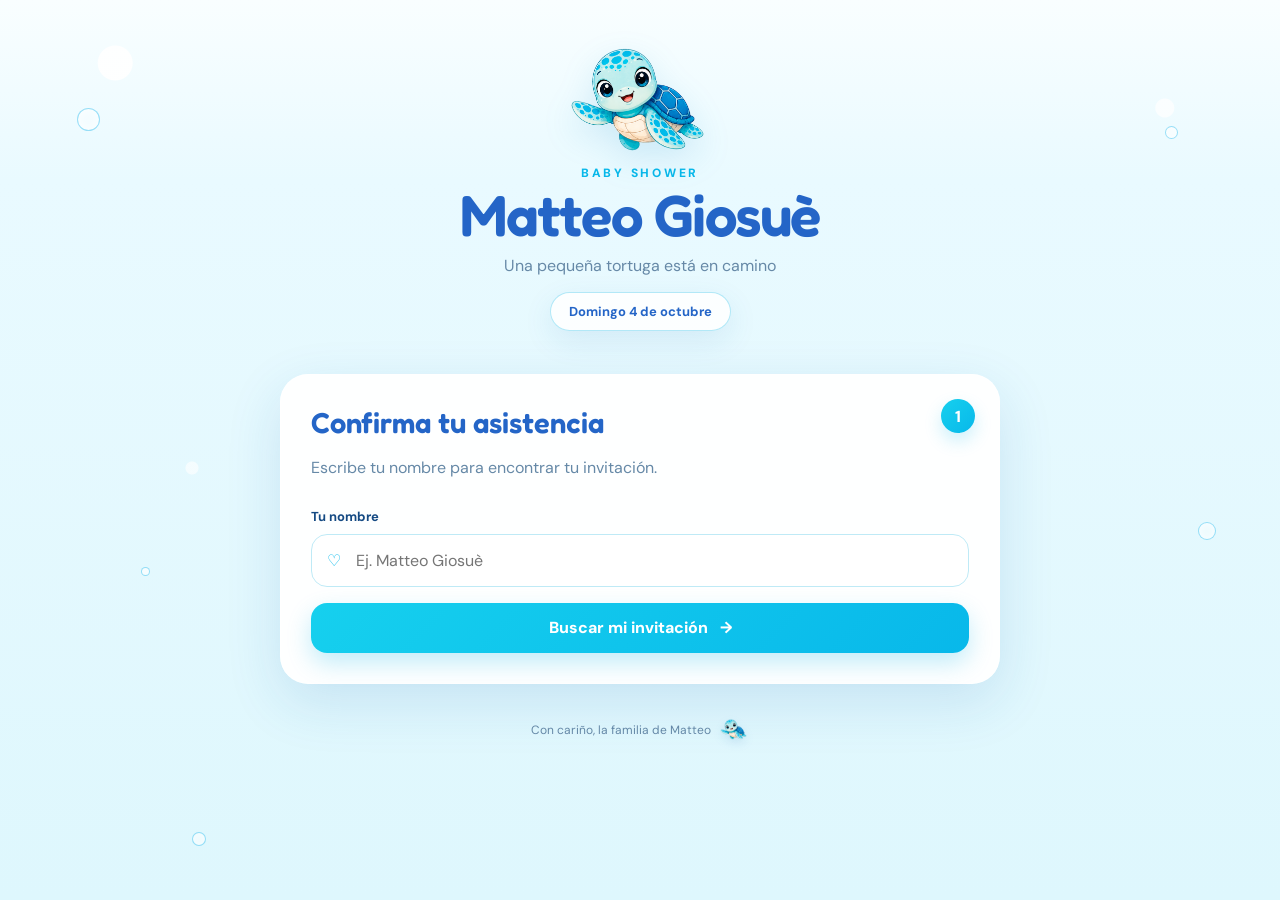
==== index.html @ 7f7ce2e1 "Add files via upload" ====
<!doctype html>
<html lang="es">
<head>
  <meta charset="utf-8" />
  <meta name="viewport" content="width=device-width,initial-scale=1" />
  <meta name="theme-color" content="#def7fd" />
  <title>Confirmación | Baby Shower Matteo</title>
  <link rel="preconnect" href="https://fonts.googleapis.com">
  <link rel="preconnect" href="https://fonts.gstatic.com" crossorigin>
  <link href="https://fonts.googleapis.com/css2?family=DM+Sans:wght@400;500;600;700;800&family=Fredoka:wght@500;600&display=swap" rel="stylesheet">
  <link rel="stylesheet" href="css/styles.css" />
</head>
<body>
  <main class="page-shell">
    <div class="bubbles" aria-hidden="true">
      <span></span><span></span><span></span><span></span><span></span>
    </div>

    <section class="hero">
      <div class="turtle" aria-hidden="true">
        <img src="img/tortuga-matteo.png" alt="" />
      </div>
      <p class="eyebrow">Baby Shower</p>
      <h1>Matteo Giosuè</h1>
      <p class="subtitle">Una pequeña tortuga está en camino</p>
      <div class="event-pill">Domingo 4 de octubre</div>
    </section>

    <section class="card" id="searchCard">
      <div class="step-badge">1</div>
      <h2>Confirma tu asistencia</h2>
      <p class="muted">Escribe tu nombre para encontrar tu invitación.</p>

      <form id="searchForm" autocomplete="off">
        <label for="guestName">Tu nombre</label>
        <div class="search-combobox">
          <div class="input-wrap">
            <span class="input-icon">♡</span>
            <input id="guestName" name="guestName" type="text" placeholder="Ej. Matteo Giosuè" required aria-autocomplete="list" aria-controls="nameSuggestions" aria-expanded="false" />
          </div>
          <div id="nameSuggestions" class="suggestions hidden" role="listbox" aria-label="Coincidencias de invitados"></div>
        </div>
        <button class="btn btn-primary" type="submit">
          <span>Buscar mi invitación</span>
          <span aria-hidden="true">→</span>
        </button>
      </form>

      <div id="searchMessage" class="message hidden" role="status"></div>
    </section>

    <section class="card hidden" id="rsvpCard">
      <div class="step-badge">2</div>
      <p class="eyebrow small">Invitación encontrada</p>
      <h2 id="welcomeName">¡Hola!</h2>
      <p class="muted">Nos encantaría contar contigo en este día tan especial.</p>

      <div class="invite-summary single">
        <div>
          <span class="summary-label">Estado de tu respuesta</span>
          <strong id="guestStatus">Pendiente</strong>
        </div>
      </div>

      <form id="rsvpForm">
        <fieldset>
          <legend>¿Podrás acompañarnos?</legend>
          <div class="choice-grid">
            <label class="choice">
              <input type="radio" name="attendance" value="si" required>
              <span class="choice-card">
                <span class="choice-emoji">💙</span>
                <strong>Sí, asistiré</strong>
                <small>¡Nos vemos allí!</small>
              </span>
            </label>
            <label class="choice">
              <input type="radio" name="attendance" value="no" required>
              <span class="choice-card">
                <span class="choice-emoji">🤍</span>
                <strong>No podré asistir</strong>
                <small>Gracias por avisarnos</small>
              </span>
            </label>
          </div>
        </fieldset>

        <label for="guestNote">Mensaje opcional</label>
        <textarea id="guestNote" rows="3" maxlength="180" placeholder="Déjanos un mensajito para Matteo 💙"></textarea>

        <button class="btn btn-primary" type="submit">Confirmar respuesta</button>
        <button class="btn btn-ghost" id="backBtn" type="button">Buscar otro nombre</button>
      </form>

      <div id="rsvpMessage" class="message hidden" role="status"></div>
    </section>

    <section class="card success-card hidden" id="successCard">
      <div class="success-icon">✓</div>
      <p class="eyebrow small">Respuesta registrada</p>
      <h2 id="successTitle">¡Muchas gracias!</h2>
      <p id="successText" class="muted"></p>
      <button class="btn btn-ghost" id="restartBtn" type="button">Volver al inicio</button>
    </section>

    <footer>
      <span>Con cariño, la familia de Matteo</span>
      <img class="tiny-turtle" src="img/tortuga-matteo.png" alt="" aria-hidden="true" />
    </footer>
  </main>

  <script src="js/config.js"></script>
  <script src="js/app.js"></script>
</body>
</html>
---- css/styles.css ----
:root {
  --bg: #def7fd;
  --bg-soft: #effcff;
  --surface: rgba(255, 255, 255, .94);
  --surface-strong: #ffffff;
  --ink: #205ca8;
  --ink-dark: #154a83;
  --muted: #6689a7;
  --primary: #08b8ea;
  --primary-2: #16d0ee;
  --primary-dark: #2465c7;
  --primary-deep: #1556b5;
  --line: #bfeaf6;
  --soft-blue: #e8f9fd;
  --danger: #d95668;
  --danger-soft: #fff0f3;
  --success: #12a989;
  --shadow: 0 18px 55px rgba(26, 103, 178, .14);
  --shadow-soft: 0 10px 30px rgba(26, 103, 178, .10);
  --radius: 28px;
}

* { box-sizing: border-box; }
html { scroll-behavior: smooth; }
body {
  margin: 0;
  min-height: 100vh;
  font-family: "DM Sans", system-ui, sans-serif;
  color: var(--ink-dark);
  background:
    radial-gradient(circle at 9% 7%, rgba(255,255,255,.9) 0 17px, transparent 18px),
    radial-gradient(circle at 91% 12%, rgba(255,255,255,.72) 0 9px, transparent 10px),
    radial-gradient(circle at 15% 52%, rgba(255,255,255,.6) 0 6px, transparent 7px),
    linear-gradient(180deg, #f9feff 0%, #e9faff 20%, var(--bg) 100%);
}

button, input, textarea, select { font: inherit; }
button { cursor: pointer; }

.page-shell {
  position: relative;
  width: min(720px, calc(100% - 28px));
  margin: 0 auto;
  padding: 36px 0 34px;
}

.bubbles span {
  position: fixed;
  border-radius: 999px;
  border: 1.5px solid rgba(0, 173, 235, .38);
  background: rgba(255,255,255,.33);
  box-shadow: inset 0 0 8px rgba(255,255,255,.72);
  pointer-events: none;
}
.bubbles span:nth-child(1){width:23px;height:23px;left:6%;top:12%;}
.bubbles span:nth-child(2){width:13px;height:13px;right:8%;top:14%;}
.bubbles span:nth-child(3){width:18px;height:18px;right:5%;top:58%;}
.bubbles span:nth-child(4){width:9px;height:9px;left:11%;top:63%;}
.bubbles span:nth-child(5){width:14px;height:14px;left:15%;bottom:6%;}

.hero { text-align: center; padding: 5px 18px 25px; }
.turtle {
  width: 156px;
  min-height: 120px;
  margin: 0 auto 4px;
  display: grid;
  place-items: center;
  filter: drop-shadow(0 12px 16px rgba(14, 137, 195, .14));
}
.turtle img {
  display: block;
  width: 100%;
  height: auto;
  object-fit: contain;
}
.eyebrow {
  margin: 0 0 5px;
  text-transform: uppercase;
  letter-spacing: .23em;
  font-size: 12px;
  font-weight: 800;
  color: var(--primary);
}
.eyebrow.small { font-size: 10px; }
.hero h1, .card h2, .admin-shell h1, .modal-card h2 {
  font-family: "Fredoka", sans-serif;
  font-weight: 600;
}
.hero h1 {
  margin: 0;
  color: var(--primary-dark);
  font-size: clamp(38px, 9vw, 58px);
  line-height: 1;
  letter-spacing: -.03em;
}
.subtitle { margin: 11px 0 16px; color: var(--muted); }
.event-pill {
  display: inline-flex;
  padding: 10px 18px;
  border-radius: 999px;
  color: var(--primary-dark);
  background: rgba(255,255,255,.85);
  border: 1px solid rgba(117,213,240,.55);
  box-shadow: var(--shadow-soft);
  font-size: 13px;
  font-weight: 700;
}

.card {
  position: relative;
  margin: 18px 0;
  padding: 30px;
  border-radius: var(--radius);
  background: var(--surface);
  border: 1px solid rgba(255,255,255,.98);
  backdrop-filter: blur(14px);
  box-shadow: var(--shadow);
  z-index: 2;
}
.card h2 { margin: 0 0 8px; color: var(--primary-dark); font-size: 29px; }
.muted { color: var(--muted); line-height: 1.55; }
.step-badge {
  position: absolute;
  top: 24px;
  right: 24px;
  width: 34px;
  height: 34px;
  display: grid;
  place-items: center;
  border-radius: 50%;
  font-weight: 800;
  color: white;
  background: linear-gradient(135deg, var(--primary-2), var(--primary));
  box-shadow: 0 8px 18px rgba(0, 180, 235, .20);
}

form { margin-top: 24px; }
label, legend { font-size: 13px; font-weight: 700; color: var(--ink-dark); }
.input-wrap { position: relative; margin: 8px 0 16px; }
.input-icon { position: absolute; left: 16px; top: 50%; transform: translateY(-50%); color: var(--primary); }
input[type="text"], textarea, select {
  width: 100%;
  border: 1px solid var(--line);
  background: rgba(255,255,255,.96);
  color: var(--ink-dark);
  border-radius: 16px;
  outline: none;
  transition: .2s ease;
}
input[type="text"] { padding: 15px 16px 15px 44px; }
textarea { display: block; margin: 8px 0 18px; padding: 14px 16px; resize: vertical; }
select { padding: 13px 14px; }
input[type="text"]:focus, textarea:focus, select:focus {
  border-color: var(--primary);
  box-shadow: 0 0 0 4px rgba(8,184,234,.12);
}

.btn {
  width: 100%;
  min-height: 50px;
  border: 0;
  border-radius: 16px;
  font-weight: 800;
  transition: transform .15s ease, opacity .15s ease, box-shadow .15s ease, background .15s ease;
}
.btn:hover { transform: translateY(-1px); }
.btn:disabled { opacity: .5; cursor: not-allowed; transform: none; }
.btn-primary {
  display: flex;
  justify-content: center;
  gap: 12px;
  align-items: center;
  color: white;
  background: linear-gradient(135deg, var(--primary-2), var(--primary));
  box-shadow: 0 10px 24px rgba(0, 177, 232, .24);
}
.btn-primary:hover { box-shadow: 0 12px 28px rgba(0, 177, 232, .30); }
.btn-ghost { margin-top: 10px; color: var(--primary-dark); background: var(--soft-blue); border: 1px solid rgba(125,218,241,.36); }
.btn-danger { color: white; background: var(--danger); }
.btn-danger-soft { color: var(--danger); background: var(--danger-soft); border: 1px solid #ffd4dc; }
.btn-compact { width: auto; min-height: 38px; padding: 0 14px; border-radius: 12px; }

.message { margin-top: 16px; padding: 13px 15px; border-radius: 14px; font-size: 13px; line-height: 1.45; }
.message.error { color: #a04455; background: #fff2f4; border: 1px solid #ffd5dc; }
.message.info { color: var(--primary-deep); background: #edfaff; border: 1px solid #c9eff8; }

.invite-summary {
  display: grid;
  grid-template-columns: 1fr 1fr;
  gap: 12px;
  margin: 22px 0 8px;
}
.invite-summary > div {
  padding: 16px;
  background: #f2fbfe;
  border-radius: 16px;
  border: 1px solid var(--line);
}
.summary-label { display: block; margin-bottom: 5px; color: var(--muted); font-size: 11px; }
.invite-summary strong { color: var(--primary-dark); font-size: 18px; }

fieldset { padding: 0; margin: 24px 0 18px; border: 0; }
legend { margin-bottom: 10px; }
.choice-grid { display: grid; grid-template-columns: 1fr 1fr; gap: 12px; }
.choice { position: relative; }
.choice input { position: absolute; opacity: 0; pointer-events: none; }
.choice-card {
  display: flex;
  min-height: 142px;
  flex-direction: column;
  align-items: center;
  justify-content: center;
  text-align: center;
  gap: 4px;
  padding: 16px;
  border-radius: 18px;
  border: 1px solid var(--line);
  background: #fff;
  transition: .2s ease;
}
.choice-card:hover { border-color: #7fdcf2; transform: translateY(-2px); box-shadow: var(--shadow-soft); }
.choice input:checked + .choice-card {
  border-color: var(--primary);
  background: #ecfbff;
  box-shadow: 0 0 0 4px rgba(8,184,234,.11);
}
.choice-emoji { font-size: 27px; margin-bottom: 4px; }
.choice-card strong { color: var(--primary-dark); }
.choice-card small { color: var(--muted); font-weight: 500; }

.success-card { text-align: center; }
.success-icon {
  width: 70px;
  height: 70px;
  display: grid;
  place-items: center;
  margin: 0 auto 18px;
  border-radius: 50%;
  color: #fff;
  background: linear-gradient(135deg,var(--primary-2),var(--primary));
  font-size: 32px;
  box-shadow: 0 12px 28px rgba(0,177,232,.26);
}
footer { position: relative; z-index: 0; display: flex; justify-content: center; align-items: center; gap: 8px; padding: 16px; color: var(--muted); font-size: 12px; }
.tiny-turtle { width: 30px; height: 24px; object-fit: contain; filter: drop-shadow(0 4px 5px rgba(20,100,180,.12)); }
.hidden { display: none !important; }

/* Búsqueda por proximidad */
.search-combobox { position: relative; }
.search-combobox .input-wrap { margin-bottom: 16px; }
.suggestions {
  position: absolute;
  z-index: 20;
  left: 0;
  right: 0;
  top: calc(100% - 12px);
  padding: 7px;
  background: #ffffff;
  border: 1px solid var(--line);
  border-radius: 16px;
  box-shadow: 0 18px 40px rgba(26,103,178,.17);
  overflow: hidden;
}
.suggestion-item {
  width: 100%;
  display: flex;
  align-items: center;
  gap: 10px;
  padding: 11px 12px;
  border: 0;
  border-radius: 11px;
  background: transparent;
  color: var(--ink-dark);
  text-align: left;
  font-weight: 700;
}
.suggestion-item:hover,
.suggestion-item:focus-visible { background: #eafaff; outline: none; }
.suggestion-icon { color: var(--primary); }
.invite-summary.single { grid-template-columns: 1fr; }

/* Panel admin */
.admin-shell { width: min(1120px, calc(100% - 24px)); margin: 0 auto; padding: 30px 0 42px; }
.admin-head { display: flex; align-items: center; justify-content: space-between; gap: 20px; margin-bottom: 16px; }
.admin-brand { display: flex; align-items: center; gap: 14px; }
.admin-brand img { width: 68px; height: 55px; object-fit: contain; filter: drop-shadow(0 7px 9px rgba(14,137,195,.14)); }
.admin-shell h1 { margin: 2px 0 4px; color: var(--primary-dark); font-size: clamp(30px, 5vw, 44px); }
.admin-shell .muted { margin-top: 0; }
.stats { display:grid; grid-template-columns:repeat(3,1fr); gap:12px; margin:20px 0; }
.stat { padding:18px; border-radius:20px; background:#fff; border:1px solid rgba(255,255,255,.98); box-shadow:var(--shadow); }
.stat span { display:block; color:var(--muted); font-size:12px; }
.stat strong { display:block; margin-top:4px; color:var(--primary-dark); font-size:30px; }
.toolbar { display:flex; justify-content:space-between; gap:12px; align-items:center; margin:12px 0 18px; }
.toolbar-left, .toolbar-right { display:flex; align-items:center; gap:10px; flex-wrap:wrap; }
.hint { font-size:12px; color:var(--muted); }
.selection-count { min-width:116px; color:var(--primary-dark); font-size:13px; font-weight:800; }
.table-wrap { overflow:auto; background:#fff; border-radius:22px; border:1px solid rgba(255,255,255,.98); box-shadow:var(--shadow); }
table { width:100%; border-collapse:collapse; min-width:790px; }
th,td { padding:13px 14px; border-bottom:1px solid var(--line); text-align:left; font-size:13px; vertical-align:middle; }
th { position:sticky; top:0; z-index:2; color:var(--ink-dark); background:#eefaff; }
.sort-btn {
  display:inline-flex;
  align-items:center;
  gap:7px;
  width:100%;
  padding:0;
  border:0;
  background:transparent;
  color:inherit;
  font:inherit;
  font-weight:800;
  text-align:left;
  cursor:pointer;
}
.sort-btn:hover, .sort-btn:focus-visible { color:var(--primary-dark); outline:none; }
.sort-arrows {
  display:inline-grid;
  place-items:center;
  min-width:18px;
  height:18px;
  border-radius:6px;
  color:#75a8c8;
  font-size:13px;
  line-height:1;
  transition:.18s ease;
}
.sort-btn:hover .sort-arrows { background:#dcf6fc; color:var(--primary); }
.sort-btn.is-active .sort-arrows { background:#dff8fd; color:var(--primary-deep); }
tbody tr:hover { background:#fbfeff; }
tbody tr:last-child td { border-bottom:0; }
.status { font-weight:800; }
.status-badge { display:inline-flex; align-items:center; min-height:28px; padding:5px 10px; border-radius:999px; font-size:11px; font-weight:800; }
.status-badge.pending { color:#6e7e91; background:#f1f5f8; }
.status-badge.confirmed { color:#067d69; background:#e6faf5; }
.status-badge.no { color:#a04b5b; background:#fff0f3; }
.row-actions { display:flex; gap:7px; white-space:nowrap; }
.icon-btn { min-width:36px; min-height:34px; padding:0 10px; border-radius:10px; border:1px solid var(--line); background:#f6fcfe; color:var(--primary-dark); font-weight:800; }
.icon-btn:hover { border-color:#82dff3; background:#eafaff; }
.icon-btn.delete { color:var(--danger); border-color:#ffd7df; background:#fff6f8; }
.check { width:17px; height:17px; accent-color:var(--primary); cursor:pointer; }
.empty-state { padding:34px 18px; text-align:center; color:var(--muted); }

/* Modales de administración */
.modal-backdrop {
  position: fixed;
  inset: 0;
  z-index: 100;
  display: grid;
  place-items: center;
  padding: 20px;
  background: rgba(22, 65, 105, .32);
  backdrop-filter: blur(7px);
}
.modal-card {
  width: min(520px, 100%);
  padding: 24px;
  border-radius: 24px;
  background: #fff;
  border: 1px solid rgba(255,255,255,.95);
  box-shadow: 0 28px 80px rgba(22,65,105,.28);
}
.modal-card h2 { margin:0 0 8px; color:var(--primary-dark); font-size:28px; }
.modal-card p { color:var(--muted); line-height:1.55; }
.modal-fields { display:grid; gap:14px; margin:20px 0; }
.modal-fields label { display:grid; gap:7px; }
.modal-fields input[type="text"] { padding:13px 14px; }
.modal-actions { display:flex; justify-content:flex-end; gap:10px; margin-top:18px; }
.modal-actions .btn { width:auto; min-width:120px; padding:0 16px; }
.modal-warning { padding:12px 14px; border-radius:14px; color:#974556; background:var(--danger-soft); border:1px solid #ffd5dd; font-size:13px; }

@media (max-width: 700px) {
  .admin-head { align-items:flex-start; }
  .admin-brand img { width:58px; height:48px; }
  .stats { grid-template-columns:1fr; }
  .toolbar { align-items:stretch; flex-direction:column; }
  .toolbar-left, .toolbar-right { width:100%; }
  .toolbar-right .btn { flex:1; }
}

@media (max-width: 560px) {
  .page-shell { width: min(100% - 18px, 720px); padding-top: 24px; }
  .hero { padding-bottom: 18px; }
  .turtle { width: 132px; min-height: 100px; }
  .card { padding: 24px 18px; border-radius: 24px; }
  .step-badge { top: 18px; right: 18px; }
  .choice-grid { grid-template-columns: 1fr; }
  .choice-card { min-height: 110px; }
  .invite-summary { grid-template-columns: 1fr; }
  .modal-actions { flex-direction:column-reverse; }
  .modal-actions .btn { width:100%; }
}
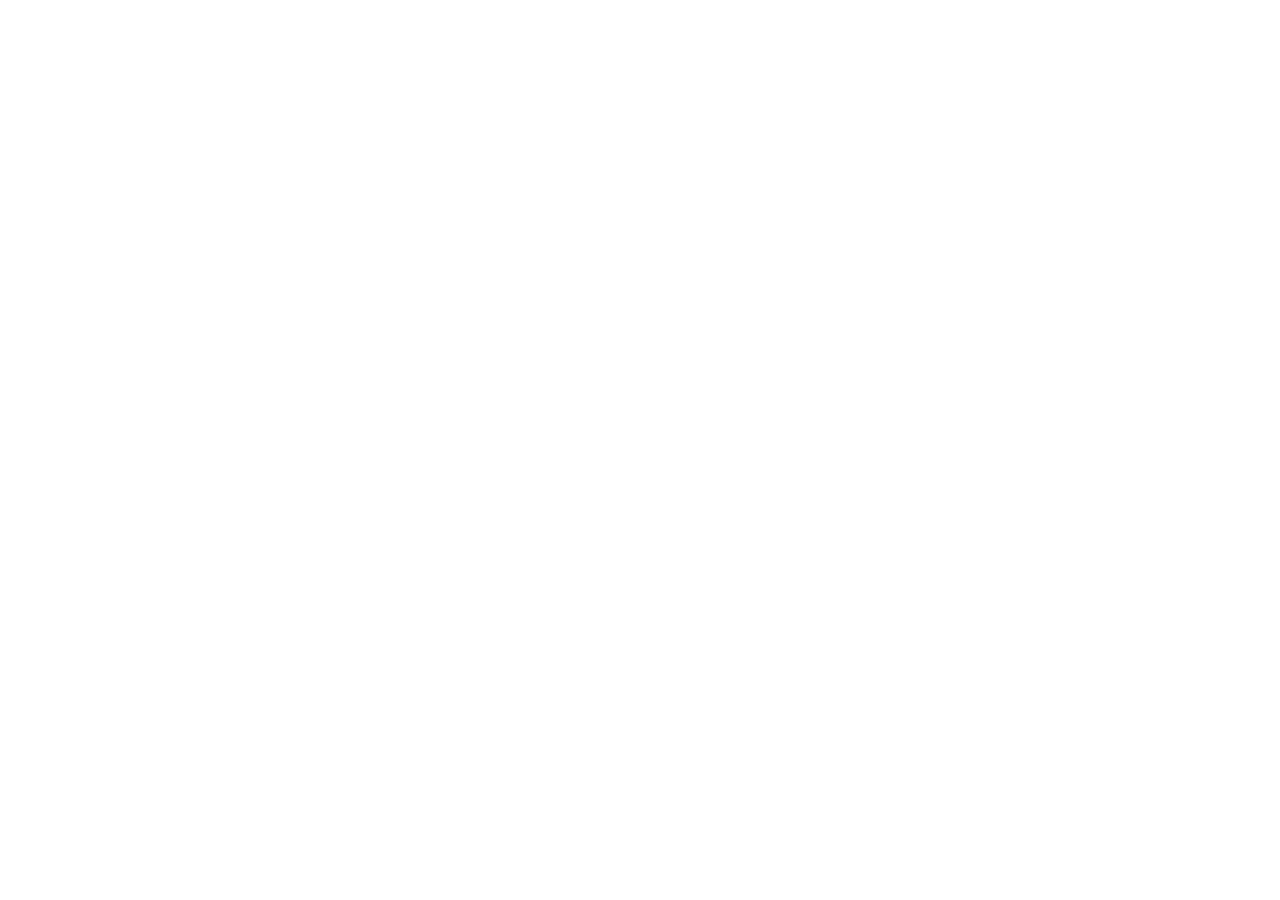
==== commit a8eceb15: "Add files via upload" ====
--- a/index.html
+++ b/index.html
@@ -1,115 +1 @@
-<!doctype html>
-<html lang="es">
-<head>
-  <meta charset="utf-8" />
-  <meta name="viewport" content="width=device-width,initial-scale=1" />
-  <meta name="theme-color" content="#def7fd" />
-  <title>Confirmación | Baby Shower Matteo</title>
-  <link rel="preconnect" href="https://fonts.googleapis.com">
-  <link rel="preconnect" href="https://fonts.gstatic.com" crossorigin>
-  <link href="https://fonts.googleapis.com/css2?family=DM+Sans:wght@400;500;600;700;800&family=Fredoka:wght@500;600&display=swap" rel="stylesheet">
-  <link rel="stylesheet" href="css/styles.css" />
-</head>
-<body>
-  <main class="page-shell">
-    <div class="bubbles" aria-hidden="true">
-      <span></span><span></span><span></span><span></span><span></span>
-    </div>
-
-    <section class="hero">
-      <div class="turtle" aria-hidden="true">
-        <img src="img/tortuga-matteo.png" alt="" />
-      </div>
-      <p class="eyebrow">Baby Shower</p>
-      <h1>Matteo Giosuè</h1>
-      <p class="subtitle">Una pequeña tortuga está en camino</p>
-      <div class="event-pill">Domingo 4 de octubre</div>
-    </section>
-
-    <section class="card" id="searchCard">
-      <div class="step-badge">1</div>
-      <h2>Confirma tu asistencia</h2>
-      <p class="muted">Escribe tu nombre para encontrar tu invitación.</p>
-
-      <form id="searchForm" autocomplete="off">
-        <label for="guestName">Tu nombre</label>
-        <div class="search-combobox">
-          <div class="input-wrap">
-            <span class="input-icon">♡</span>
-            <input id="guestName" name="guestName" type="text" placeholder="Ej. Matteo Giosuè" required aria-autocomplete="list" aria-controls="nameSuggestions" aria-expanded="false" />
-          </div>
-          <div id="nameSuggestions" class="suggestions hidden" role="listbox" aria-label="Coincidencias de invitados"></div>
-        </div>
-        <button class="btn btn-primary" type="submit">
-          <span>Buscar mi invitación</span>
-          <span aria-hidden="true">→</span>
-        </button>
-      </form>
-
-      <div id="searchMessage" class="message hidden" role="status"></div>
-    </section>
-
-    <section class="card hidden" id="rsvpCard">
-      <div class="step-badge">2</div>
-      <p class="eyebrow small">Invitación encontrada</p>
-      <h2 id="welcomeName">¡Hola!</h2>
-      <p class="muted">Nos encantaría contar contigo en este día tan especial.</p>
-
-      <div class="invite-summary single">
-        <div>
-          <span class="summary-label">Estado de tu respuesta</span>
-          <strong id="guestStatus">Pendiente</strong>
-        </div>
-      </div>
-
-      <form id="rsvpForm">
-        <fieldset>
-          <legend>¿Podrás acompañarnos?</legend>
-          <div class="choice-grid">
-            <label class="choice">
-              <input type="radio" name="attendance" value="si" required>
-              <span class="choice-card">
-                <span class="choice-emoji">💙</span>
-                <strong>Sí, asistiré</strong>
-                <small>¡Nos vemos allí!</small>
-              </span>
-            </label>
-            <label class="choice">
-              <input type="radio" name="attendance" value="no" required>
-              <span class="choice-card">
-                <span class="choice-emoji">🤍</span>
-                <strong>No podré asistir</strong>
-                <small>Gracias por avisarnos</small>
-              </span>
-            </label>
-          </div>
-        </fieldset>
-
-        <label for="guestNote">Mensaje opcional</label>
-        <textarea id="guestNote" rows="3" maxlength="180" placeholder="Déjanos un mensajito para Matteo 💙"></textarea>
-
-        <button class="btn btn-primary" type="submit">Confirmar respuesta</button>
-        <button class="btn btn-ghost" id="backBtn" type="button">Buscar otro nombre</button>
-      </form>
-
-      <div id="rsvpMessage" class="message hidden" role="status"></div>
-    </section>
-
-    <section class="card success-card hidden" id="successCard">
-      <div class="success-icon">✓</div>
-      <p class="eyebrow small">Respuesta registrada</p>
-      <h2 id="successTitle">¡Muchas gracias!</h2>
-      <p id="successText" class="muted"></p>
-      <button class="btn btn-ghost" id="restartBtn" type="button">Volver al inicio</button>
-    </section>
-
-    <footer>
-      <span>Con cariño, la familia de Matteo</span>
-      <img class="tiny-turtle" src="img/tortuga-matteo.png" alt="" aria-hidden="true" />
-    </footer>
-  </main>
-
-  <script src="js/config.js"></script>
-  <script src="js/app.js"></script>
-</body>
-</html>
+<!doctype html><html lang="es"><head><meta charset="utf-8"><meta name="viewport" content="width=device-width,initial-scale=1"><title>Baby Shower Matteo</title><meta http-equiv="refresh" content="0;url=https://script.google.com/macros/s/AKfycbwygK-o5YfHBfH8tjydOkzRGXcKUEx5LTFboBU5mRSY8SdS4y4xibLxO3G3W8_rhRfP/exec"><script>location.replace('https://script.google.com/macros/s/AKfycbwygK-o5YfHBfH8tjydOkzRGXcKUEx5LTFboBU5mRSY8SdS4y4xibLxO3G3W8_rhRfP/exec');</script></head><body><p>Abriendo confirmación…</p></body></html>
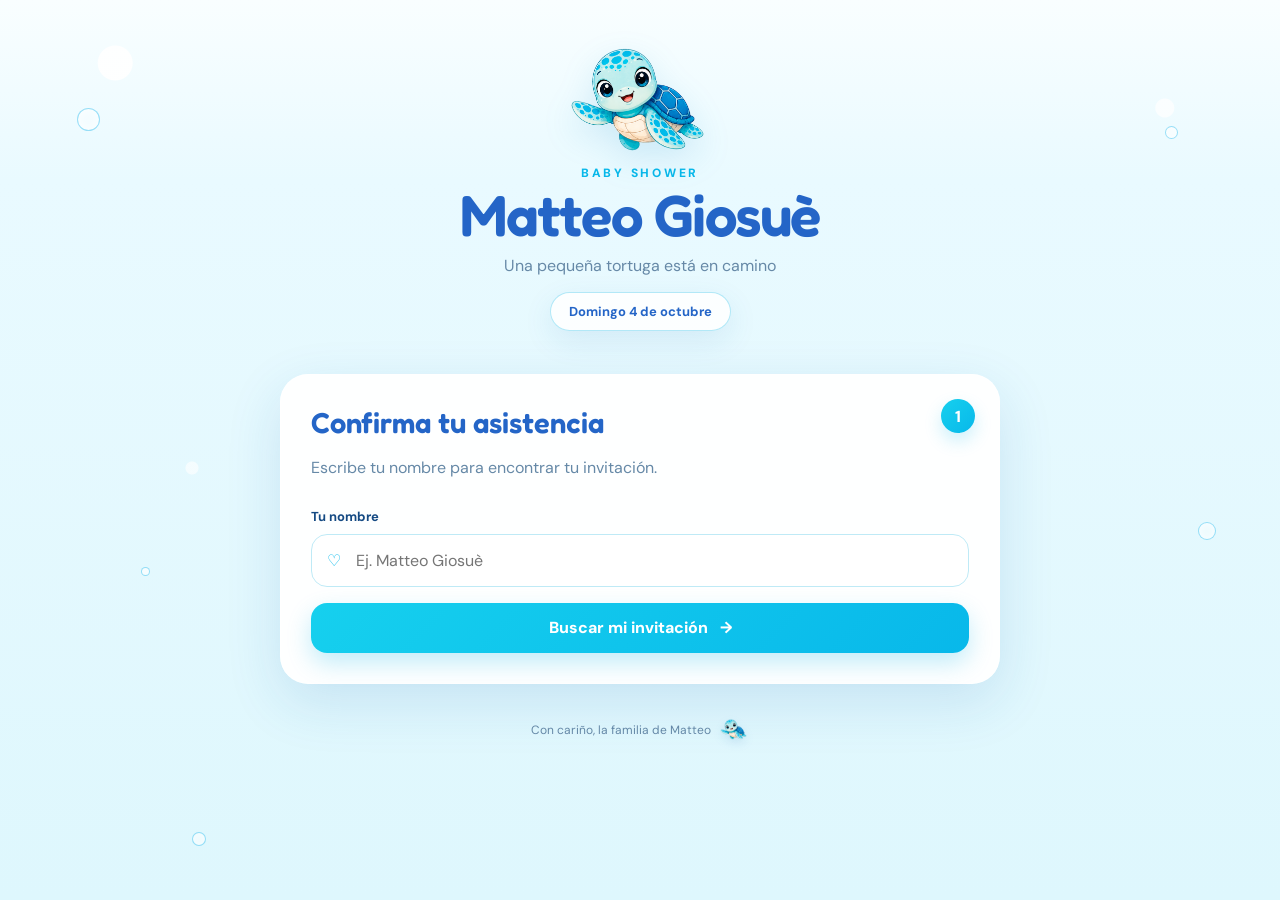
==== commit 5c5c004c: "Add files via upload" ====
--- a/index.html
+++ b/index.html
@@ -1 +1,115 @@
-<!doctype html><html lang="es"><head><meta charset="utf-8"><meta name="viewport" content="width=device-width,initial-scale=1"><title>Baby Shower Matteo</title><meta http-equiv="refresh" content="0;url=https://script.google.com/macros/s/AKfycbwygK-o5YfHBfH8tjydOkzRGXcKUEx5LTFboBU5mRSY8SdS4y4xibLxO3G3W8_rhRfP/exec"><script>location.replace('https://script.google.com/macros/s/AKfycbwygK-o5YfHBfH8tjydOkzRGXcKUEx5LTFboBU5mRSY8SdS4y4xibLxO3G3W8_rhRfP/exec');</script></head><body><p>Abriendo confirmación…</p></body></html>+<!doctype html>
+<html lang="es">
+<head>
+  <meta charset="utf-8" />
+  <meta name="viewport" content="width=device-width,initial-scale=1" />
+  <meta name="theme-color" content="#def7fd" />
+  <title>Confirmación | Baby Shower Matteo</title>
+  <link rel="preconnect" href="https://fonts.googleapis.com">
+  <link rel="preconnect" href="https://fonts.gstatic.com" crossorigin>
+  <link href="https://fonts.googleapis.com/css2?family=DM+Sans:wght@400;500;600;700;800&family=Fredoka:wght@500;600&display=swap" rel="stylesheet">
+  <link rel="stylesheet" href="css/styles.css" />
+</head>
+<body>
+  <main class="page-shell">
+    <div class="bubbles" aria-hidden="true">
+      <span></span><span></span><span></span><span></span><span></span>
+    </div>
+
+    <section class="hero">
+      <div class="turtle" aria-hidden="true">
+        <img src="img/tortuga-matteo.png" alt="" />
+      </div>
+      <p class="eyebrow">Baby Shower</p>
+      <h1>Matteo Giosuè</h1>
+      <p class="subtitle">Una pequeña tortuga está en camino</p>
+      <div class="event-pill">Domingo 4 de octubre</div>
+    </section>
+
+    <section class="card" id="searchCard">
+      <div class="step-badge">1</div>
+      <h2>Confirma tu asistencia</h2>
+      <p class="muted">Escribe tu nombre para encontrar tu invitación.</p>
+
+      <form id="searchForm" autocomplete="off">
+        <label for="guestName">Tu nombre</label>
+        <div class="search-combobox">
+          <div class="input-wrap">
+            <span class="input-icon">♡</span>
+            <input id="guestName" name="guestName" type="text" placeholder="Ej. Matteo Giosuè" required aria-autocomplete="list" aria-controls="nameSuggestions" aria-expanded="false" />
+          </div>
+          <div id="nameSuggestions" class="suggestions hidden" role="listbox" aria-label="Coincidencias de invitados"></div>
+        </div>
+        <button class="btn btn-primary" type="submit">
+          <span>Buscar mi invitación</span>
+          <span aria-hidden="true">→</span>
+        </button>
+      </form>
+
+      <div id="searchMessage" class="message hidden" role="status"></div>
+    </section>
+
+    <section class="card hidden" id="rsvpCard">
+      <div class="step-badge">2</div>
+      <p class="eyebrow small">Invitación encontrada</p>
+      <h2 id="welcomeName">¡Hola!</h2>
+      <p class="muted">Nos encantaría contar contigo en este día tan especial.</p>
+
+      <div class="invite-summary single">
+        <div>
+          <span class="summary-label">Estado de tu respuesta</span>
+          <strong id="guestStatus">Pendiente</strong>
+        </div>
+      </div>
+
+      <form id="rsvpForm">
+        <fieldset>
+          <legend>¿Podrás acompañarnos?</legend>
+          <div class="choice-grid">
+            <label class="choice">
+              <input type="radio" name="attendance" value="si" required>
+              <span class="choice-card">
+                <span class="choice-emoji">💙</span>
+                <strong>Sí, asistiré</strong>
+                <small>¡Nos vemos allí!</small>
+              </span>
+            </label>
+            <label class="choice">
+              <input type="radio" name="attendance" value="no" required>
+              <span class="choice-card">
+                <span class="choice-emoji">🤍</span>
+                <strong>No podré asistir</strong>
+                <small>Gracias por avisarnos</small>
+              </span>
+            </label>
+          </div>
+        </fieldset>
+
+        <label for="guestNote">Mensaje opcional</label>
+        <textarea id="guestNote" rows="3" maxlength="180" placeholder="Déjanos un mensajito para Matteo 💙"></textarea>
+
+        <button class="btn btn-primary" type="submit">Confirmar respuesta</button>
+        <button class="btn btn-ghost" id="backBtn" type="button">Buscar otro nombre</button>
+      </form>
+
+      <div id="rsvpMessage" class="message hidden" role="status"></div>
+    </section>
+
+    <section class="card success-card hidden" id="successCard">
+      <div class="success-icon">✓</div>
+      <p class="eyebrow small">Respuesta registrada</p>
+      <h2 id="successTitle">¡Muchas gracias!</h2>
+      <p id="successText" class="muted"></p>
+      <button class="btn btn-ghost" id="restartBtn" type="button">Volver al inicio</button>
+    </section>
+
+    <footer>
+      <span>Con cariño, la familia de Matteo</span>
+      <img class="tiny-turtle" src="img/tortuga-matteo.png" alt="" aria-hidden="true" />
+    </footer>
+  </main>
+
+  <script src="js/config.js"></script>
+  <script src="js/app.js"></script>
+</body>
+</html>
--- a/css/styles.css
+++ b/css/styles.css
@@ -0,0 +1,391 @@
+:root {
+  --bg: #def7fd;
+  --bg-soft: #effcff;
+  --surface: rgba(255, 255, 255, .94);
+  --surface-strong: #ffffff;
+  --ink: #205ca8;
+  --ink-dark: #154a83;
+  --muted: #6689a7;
+  --primary: #08b8ea;
+  --primary-2: #16d0ee;
+  --primary-dark: #2465c7;
+  --primary-deep: #1556b5;
+  --line: #bfeaf6;
+  --soft-blue: #e8f9fd;
+  --danger: #d95668;
+  --danger-soft: #fff0f3;
+  --success: #12a989;
+  --shadow: 0 18px 55px rgba(26, 103, 178, .14);
+  --shadow-soft: 0 10px 30px rgba(26, 103, 178, .10);
+  --radius: 28px;
+}
+
+* { box-sizing: border-box; }
+html { scroll-behavior: smooth; }
+body {
+  margin: 0;
+  min-height: 100vh;
+  font-family: "DM Sans", system-ui, sans-serif;
+  color: var(--ink-dark);
+  background:
+    radial-gradient(circle at 9% 7%, rgba(255,255,255,.9) 0 17px, transparent 18px),
+    radial-gradient(circle at 91% 12%, rgba(255,255,255,.72) 0 9px, transparent 10px),
+    radial-gradient(circle at 15% 52%, rgba(255,255,255,.6) 0 6px, transparent 7px),
+    linear-gradient(180deg, #f9feff 0%, #e9faff 20%, var(--bg) 100%);
+}
+
+button, input, textarea, select { font: inherit; }
+button { cursor: pointer; }
+
+.page-shell {
+  position: relative;
+  width: min(720px, calc(100% - 28px));
+  margin: 0 auto;
+  padding: 36px 0 34px;
+}
+
+.bubbles span {
+  position: fixed;
+  border-radius: 999px;
+  border: 1.5px solid rgba(0, 173, 235, .38);
+  background: rgba(255,255,255,.33);
+  box-shadow: inset 0 0 8px rgba(255,255,255,.72);
+  pointer-events: none;
+}
+.bubbles span:nth-child(1){width:23px;height:23px;left:6%;top:12%;}
+.bubbles span:nth-child(2){width:13px;height:13px;right:8%;top:14%;}
+.bubbles span:nth-child(3){width:18px;height:18px;right:5%;top:58%;}
+.bubbles span:nth-child(4){width:9px;height:9px;left:11%;top:63%;}
+.bubbles span:nth-child(5){width:14px;height:14px;left:15%;bottom:6%;}
+
+.hero { text-align: center; padding: 5px 18px 25px; }
+.turtle {
+  width: 156px;
+  min-height: 120px;
+  margin: 0 auto 4px;
+  display: grid;
+  place-items: center;
+  filter: drop-shadow(0 12px 16px rgba(14, 137, 195, .14));
+}
+.turtle img {
+  display: block;
+  width: 100%;
+  height: auto;
+  object-fit: contain;
+}
+.eyebrow {
+  margin: 0 0 5px;
+  text-transform: uppercase;
+  letter-spacing: .23em;
+  font-size: 12px;
+  font-weight: 800;
+  color: var(--primary);
+}
+.eyebrow.small { font-size: 10px; }
+.hero h1, .card h2, .admin-shell h1, .modal-card h2 {
+  font-family: "Fredoka", sans-serif;
+  font-weight: 600;
+}
+.hero h1 {
+  margin: 0;
+  color: var(--primary-dark);
+  font-size: clamp(38px, 9vw, 58px);
+  line-height: 1;
+  letter-spacing: -.03em;
+}
+.subtitle { margin: 11px 0 16px; color: var(--muted); }
+.event-pill {
+  display: inline-flex;
+  padding: 10px 18px;
+  border-radius: 999px;
+  color: var(--primary-dark);
+  background: rgba(255,255,255,.85);
+  border: 1px solid rgba(117,213,240,.55);
+  box-shadow: var(--shadow-soft);
+  font-size: 13px;
+  font-weight: 700;
+}
+
+.card {
+  position: relative;
+  margin: 18px 0;
+  padding: 30px;
+  border-radius: var(--radius);
+  background: var(--surface);
+  border: 1px solid rgba(255,255,255,.98);
+  backdrop-filter: blur(14px);
+  box-shadow: var(--shadow);
+  z-index: 2;
+}
+.card h2 { margin: 0 0 8px; color: var(--primary-dark); font-size: 29px; }
+.muted { color: var(--muted); line-height: 1.55; }
+.step-badge {
+  position: absolute;
+  top: 24px;
+  right: 24px;
+  width: 34px;
+  height: 34px;
+  display: grid;
+  place-items: center;
+  border-radius: 50%;
+  font-weight: 800;
+  color: white;
+  background: linear-gradient(135deg, var(--primary-2), var(--primary));
+  box-shadow: 0 8px 18px rgba(0, 180, 235, .20);
+}
+
+form { margin-top: 24px; }
+label, legend { font-size: 13px; font-weight: 700; color: var(--ink-dark); }
+.input-wrap { position: relative; margin: 8px 0 16px; }
+.input-icon { position: absolute; left: 16px; top: 50%; transform: translateY(-50%); color: var(--primary); }
+input[type="text"], textarea, select {
+  width: 100%;
+  border: 1px solid var(--line);
+  background: rgba(255,255,255,.96);
+  color: var(--ink-dark);
+  border-radius: 16px;
+  outline: none;
+  transition: .2s ease;
+}
+input[type="text"] { padding: 15px 16px 15px 44px; }
+textarea { display: block; margin: 8px 0 18px; padding: 14px 16px; resize: vertical; }
+select { padding: 13px 14px; }
+input[type="text"]:focus, textarea:focus, select:focus {
+  border-color: var(--primary);
+  box-shadow: 0 0 0 4px rgba(8,184,234,.12);
+}
+
+.btn {
+  width: 100%;
+  min-height: 50px;
+  border: 0;
+  border-radius: 16px;
+  font-weight: 800;
+  transition: transform .15s ease, opacity .15s ease, box-shadow .15s ease, background .15s ease;
+}
+.btn:hover { transform: translateY(-1px); }
+.btn:disabled { opacity: .5; cursor: not-allowed; transform: none; }
+.btn-primary {
+  display: flex;
+  justify-content: center;
+  gap: 12px;
+  align-items: center;
+  color: white;
+  background: linear-gradient(135deg, var(--primary-2), var(--primary));
+  box-shadow: 0 10px 24px rgba(0, 177, 232, .24);
+}
+.btn-primary:hover { box-shadow: 0 12px 28px rgba(0, 177, 232, .30); }
+.btn-ghost { margin-top: 10px; color: var(--primary-dark); background: var(--soft-blue); border: 1px solid rgba(125,218,241,.36); }
+.btn-danger { color: white; background: var(--danger); }
+.btn-danger-soft { color: var(--danger); background: var(--danger-soft); border: 1px solid #ffd4dc; }
+.btn-compact { width: auto; min-height: 38px; padding: 0 14px; border-radius: 12px; }
+
+.message { margin-top: 16px; padding: 13px 15px; border-radius: 14px; font-size: 13px; line-height: 1.45; }
+.message.error { color: #a04455; background: #fff2f4; border: 1px solid #ffd5dc; }
+.message.info { color: var(--primary-deep); background: #edfaff; border: 1px solid #c9eff8; }
+
+.invite-summary {
+  display: grid;
+  grid-template-columns: 1fr 1fr;
+  gap: 12px;
+  margin: 22px 0 8px;
+}
+.invite-summary > div {
+  padding: 16px;
+  background: #f2fbfe;
+  border-radius: 16px;
+  border: 1px solid var(--line);
+}
+.summary-label { display: block; margin-bottom: 5px; color: var(--muted); font-size: 11px; }
+.invite-summary strong { color: var(--primary-dark); font-size: 18px; }
+
+fieldset { padding: 0; margin: 24px 0 18px; border: 0; }
+legend { margin-bottom: 10px; }
+.choice-grid { display: grid; grid-template-columns: 1fr 1fr; gap: 12px; }
+.choice { position: relative; }
+.choice input { position: absolute; opacity: 0; pointer-events: none; }
+.choice-card {
+  display: flex;
+  min-height: 142px;
+  flex-direction: column;
+  align-items: center;
+  justify-content: center;
+  text-align: center;
+  gap: 4px;
+  padding: 16px;
+  border-radius: 18px;
+  border: 1px solid var(--line);
+  background: #fff;
+  transition: .2s ease;
+}
+.choice-card:hover { border-color: #7fdcf2; transform: translateY(-2px); box-shadow: var(--shadow-soft); }
+.choice input:checked + .choice-card {
+  border-color: var(--primary);
+  background: #ecfbff;
+  box-shadow: 0 0 0 4px rgba(8,184,234,.11);
+}
+.choice-emoji { font-size: 27px; margin-bottom: 4px; }
+.choice-card strong { color: var(--primary-dark); }
+.choice-card small { color: var(--muted); font-weight: 500; }
+
+.success-card { text-align: center; }
+.success-icon {
+  width: 70px;
+  height: 70px;
+  display: grid;
+  place-items: center;
+  margin: 0 auto 18px;
+  border-radius: 50%;
+  color: #fff;
+  background: linear-gradient(135deg,var(--primary-2),var(--primary));
+  font-size: 32px;
+  box-shadow: 0 12px 28px rgba(0,177,232,.26);
+}
+footer { position: relative; z-index: 0; display: flex; justify-content: center; align-items: center; gap: 8px; padding: 16px; color: var(--muted); font-size: 12px; }
+.tiny-turtle { width: 30px; height: 24px; object-fit: contain; filter: drop-shadow(0 4px 5px rgba(20,100,180,.12)); }
+.hidden { display: none !important; }
+
+/* Búsqueda por proximidad */
+.search-combobox { position: relative; }
+.search-combobox .input-wrap { margin-bottom: 16px; }
+.suggestions {
+  position: absolute;
+  z-index: 20;
+  left: 0;
+  right: 0;
+  top: calc(100% - 12px);
+  padding: 7px;
+  background: #ffffff;
+  border: 1px solid var(--line);
+  border-radius: 16px;
+  box-shadow: 0 18px 40px rgba(26,103,178,.17);
+  overflow: hidden;
+}
+.suggestion-item {
+  width: 100%;
+  display: flex;
+  align-items: center;
+  gap: 10px;
+  padding: 11px 12px;
+  border: 0;
+  border-radius: 11px;
+  background: transparent;
+  color: var(--ink-dark);
+  text-align: left;
+  font-weight: 700;
+}
+.suggestion-item:hover,
+.suggestion-item:focus-visible { background: #eafaff; outline: none; }
+.suggestion-icon { color: var(--primary); }
+.invite-summary.single { grid-template-columns: 1fr; }
+
+/* Panel admin */
+.admin-shell { width: min(1120px, calc(100% - 24px)); margin: 0 auto; padding: 30px 0 42px; }
+.admin-head { display: flex; align-items: center; justify-content: space-between; gap: 20px; margin-bottom: 16px; }
+.admin-brand { display: flex; align-items: center; gap: 14px; }
+.admin-brand img { width: 68px; height: 55px; object-fit: contain; filter: drop-shadow(0 7px 9px rgba(14,137,195,.14)); }
+.admin-shell h1 { margin: 2px 0 4px; color: var(--primary-dark); font-size: clamp(30px, 5vw, 44px); }
+.admin-shell .muted { margin-top: 0; }
+.stats { display:grid; grid-template-columns:repeat(3,1fr); gap:12px; margin:20px 0; }
+.stat { padding:18px; border-radius:20px; background:#fff; border:1px solid rgba(255,255,255,.98); box-shadow:var(--shadow); }
+.stat span { display:block; color:var(--muted); font-size:12px; }
+.stat strong { display:block; margin-top:4px; color:var(--primary-dark); font-size:30px; }
+.toolbar { display:flex; justify-content:space-between; gap:12px; align-items:center; margin:12px 0 18px; }
+.toolbar-left, .toolbar-right { display:flex; align-items:center; gap:10px; flex-wrap:wrap; }
+.hint { font-size:12px; color:var(--muted); }
+.selection-count { min-width:116px; color:var(--primary-dark); font-size:13px; font-weight:800; }
+.table-wrap { overflow:auto; background:#fff; border-radius:22px; border:1px solid rgba(255,255,255,.98); box-shadow:var(--shadow); }
+table { width:100%; border-collapse:collapse; min-width:790px; }
+th,td { padding:13px 14px; border-bottom:1px solid var(--line); text-align:left; font-size:13px; vertical-align:middle; }
+th { position:sticky; top:0; z-index:2; color:var(--ink-dark); background:#eefaff; }
+.sort-btn {
+  display:inline-flex;
+  align-items:center;
+  gap:7px;
+  width:100%;
+  padding:0;
+  border:0;
+  background:transparent;
+  color:inherit;
+  font:inherit;
+  font-weight:800;
+  text-align:left;
+  cursor:pointer;
+}
+.sort-btn:hover, .sort-btn:focus-visible { color:var(--primary-dark); outline:none; }
+.sort-arrows {
+  display:inline-grid;
+  place-items:center;
+  min-width:18px;
+  height:18px;
+  border-radius:6px;
+  color:#75a8c8;
+  font-size:13px;
+  line-height:1;
+  transition:.18s ease;
+}
+.sort-btn:hover .sort-arrows { background:#dcf6fc; color:var(--primary); }
+.sort-btn.is-active .sort-arrows { background:#dff8fd; color:var(--primary-deep); }
+tbody tr:hover { background:#fbfeff; }
+tbody tr:last-child td { border-bottom:0; }
+.status { font-weight:800; }
+.status-badge { display:inline-flex; align-items:center; min-height:28px; padding:5px 10px; border-radius:999px; font-size:11px; font-weight:800; }
+.status-badge.pending { color:#6e7e91; background:#f1f5f8; }
+.status-badge.confirmed { color:#067d69; background:#e6faf5; }
+.status-badge.no { color:#a04b5b; background:#fff0f3; }
+.row-actions { display:flex; gap:7px; white-space:nowrap; }
+.icon-btn { min-width:36px; min-height:34px; padding:0 10px; border-radius:10px; border:1px solid var(--line); background:#f6fcfe; color:var(--primary-dark); font-weight:800; }
+.icon-btn:hover { border-color:#82dff3; background:#eafaff; }
+.icon-btn.delete { color:var(--danger); border-color:#ffd7df; background:#fff6f8; }
+.check { width:17px; height:17px; accent-color:var(--primary); cursor:pointer; }
+.empty-state { padding:34px 18px; text-align:center; color:var(--muted); }
+
+/* Modales de administración */
+.modal-backdrop {
+  position: fixed;
+  inset: 0;
+  z-index: 100;
+  display: grid;
+  place-items: center;
+  padding: 20px;
+  background: rgba(22, 65, 105, .32);
+  backdrop-filter: blur(7px);
+}
+.modal-card {
+  width: min(520px, 100%);
+  padding: 24px;
+  border-radius: 24px;
+  background: #fff;
+  border: 1px solid rgba(255,255,255,.95);
+  box-shadow: 0 28px 80px rgba(22,65,105,.28);
+}
+.modal-card h2 { margin:0 0 8px; color:var(--primary-dark); font-size:28px; }
+.modal-card p { color:var(--muted); line-height:1.55; }
+.modal-fields { display:grid; gap:14px; margin:20px 0; }
+.modal-fields label { display:grid; gap:7px; }
+.modal-fields input[type="text"] { padding:13px 14px; }
+.modal-actions { display:flex; justify-content:flex-end; gap:10px; margin-top:18px; }
+.modal-actions .btn { width:auto; min-width:120px; padding:0 16px; }
+.modal-warning { padding:12px 14px; border-radius:14px; color:#974556; background:var(--danger-soft); border:1px solid #ffd5dd; font-size:13px; }
+
+@media (max-width: 700px) {
+  .admin-head { align-items:flex-start; }
+  .admin-brand img { width:58px; height:48px; }
+  .stats { grid-template-columns:1fr; }
+  .toolbar { align-items:stretch; flex-direction:column; }
+  .toolbar-left, .toolbar-right { width:100%; }
+  .toolbar-right .btn { flex:1; }
+}
+
+@media (max-width: 560px) {
+  .page-shell { width: min(100% - 18px, 720px); padding-top: 24px; }
+  .hero { padding-bottom: 18px; }
+  .turtle { width: 132px; min-height: 100px; }
+  .card { padding: 24px 18px; border-radius: 24px; }
+  .step-badge { top: 18px; right: 18px; }
+  .choice-grid { grid-template-columns: 1fr; }
+  .choice-card { min-height: 110px; }
+  .invite-summary { grid-template-columns: 1fr; }
+  .modal-actions { flex-direction:column-reverse; }
+  .modal-actions .btn { width:100%; }
+}
